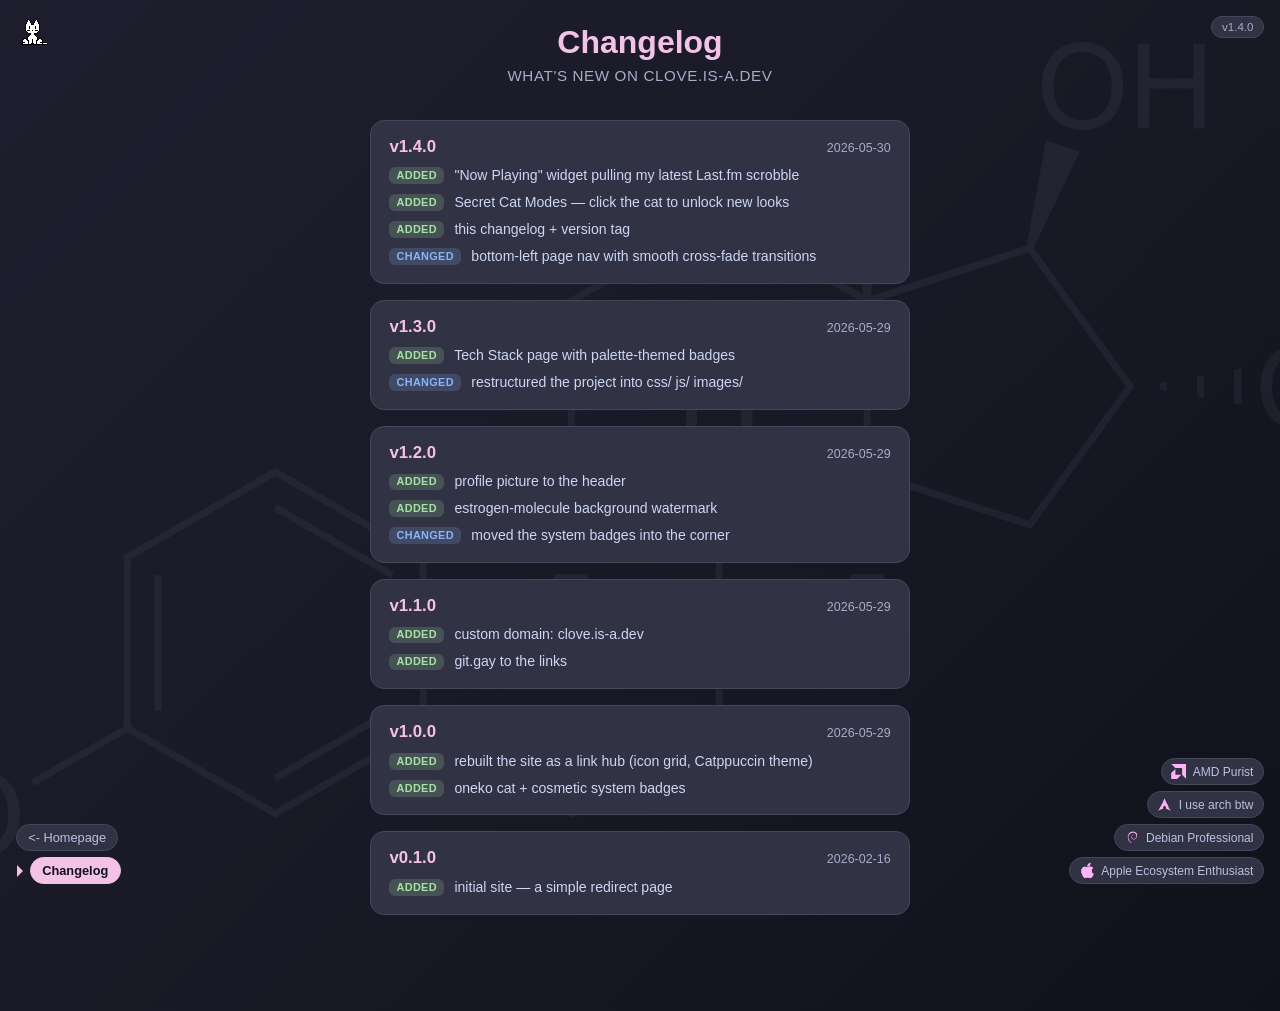
==== changelog/index.html @ 185383c6 "Add changelog, some extra cats and some other cool things" ====
<!DOCTYPE html>
<html lang="en">

<head>
    <meta charset="UTF-8">
    <meta name="viewport" content="width=device-width, initial-scale=1.0">
    <title>Clove Twilight - Changelog</title>
    <link rel="stylesheet" href="/css/style.css">
    <link rel="icon" type="image/svg+xml" href="/images/favicon.svg">

    <meta name="description" content="Changelog for clove.is-a.dev" />
    <meta name="author" content="doughmination" />
    <meta name="theme-color" content="#f5c2e7" />

    <meta property="og:site_name" content="clove.is-a.dev" />
    <meta property="og:title" content="Clove Twilight - Changelog" />
    <meta property="og:description" content="Update history for the site" />
    <meta property="og:type" content="website" />
</head>

<body>
    <header class="nav">
        <nav class="nav-links">
            <a class="nav-link" data-href="/"><- Homepage</a>
            <a class="nav-link selected" data-href="/changelog">Changelog</a>
        </nav>
    </header>

    <a class="now-playing" id="now-playing" target="_blank" rel="noopener" hidden>
        <img class="np-art" alt="" referrerpolicy="no-referrer">
        <span class="np-bars" aria-hidden="true"><i></i><i></i><i></i><i></i></span>
        <span class="np-text">
            <span class="np-label">Now playing</span>
            <span class="np-track"></span>
            <span class="np-artist"></span>
        </span>
    </a>

    <a class="version-tag" data-href="/changelog" title="Changelog">v1.4.0</a>

    <main class="hub">
        <header class="hub-header">
            <h1>Changelog</h1>
            <p class="tagline">What's new on clove.is-a.dev</p>
        </header>

        <section class="changelog" aria-label="Update history">
            <article class="release">
                <header class="release-head">
                    <span class="release-version">v1.4.0</span>
                    <time class="release-date">2026-05-30</time>
                </header>
                <ul class="release-notes">
                    <li><span class="tag tag-add">Added</span> "Now Playing" widget pulling my latest Last.fm scrobble</li>
                    <li><span class="tag tag-add">Added</span> Secret Cat Modes — click the cat to unlock new looks</li>
                    <li><span class="tag tag-add">Added</span> this changelog + version tag</li>
                    <li><span class="tag tag-change">Changed</span> bottom-left page nav with smooth cross-fade transitions</li>
                </ul>
            </article>

            <article class="release">
                <header class="release-head">
                    <span class="release-version">v1.3.0</span>
                    <time class="release-date">2026-05-29</time>
                </header>
                <ul class="release-notes">
                    <li><span class="tag tag-add">Added</span> Tech Stack page with palette-themed badges</li>
                    <li><span class="tag tag-change">Changed</span> restructured the project into css/ js/ images/</li>
                </ul>
            </article>

            <article class="release">
                <header class="release-head">
                    <span class="release-version">v1.2.0</span>
                    <time class="release-date">2026-05-29</time>
                </header>
                <ul class="release-notes">
                    <li><span class="tag tag-add">Added</span> profile picture to the header</li>
                    <li><span class="tag tag-add">Added</span> estrogen-molecule background watermark</li>
                    <li><span class="tag tag-change">Changed</span> moved the system badges into the corner</li>
                </ul>
            </article>

            <article class="release">
                <header class="release-head">
                    <span class="release-version">v1.1.0</span>
                    <time class="release-date">2026-05-29</time>
                </header>
                <ul class="release-notes">
                    <li><span class="tag tag-add">Added</span> custom domain: clove.is-a.dev</li>
                    <li><span class="tag tag-add">Added</span> git.gay to the links</li>
                </ul>
            </article>

            <article class="release">
                <header class="release-head">
                    <span class="release-version">v1.0.0</span>
                    <time class="release-date">2026-05-29</time>
                </header>
                <ul class="release-notes">
                    <li><span class="tag tag-add">Added</span> rebuilt the site as a link hub (icon grid, Catppuccin theme)</li>
                    <li><span class="tag tag-add">Added</span> oneko cat + cosmetic system badges</li>
                </ul>
            </article>

            <article class="release">
                <header class="release-head">
                    <span class="release-version">v0.1.0</span>
                    <time class="release-date">2026-02-16</time>
                </header>
                <ul class="release-notes">
                    <li><span class="tag tag-add">Added</span> initial site — a simple redirect page</li>
                </ul>
            </article>
        </section>
    </main>

    <aside class="badges" aria-label="System badges">
        <span class="badge">
            <img class="badge-icon" src="/images/amd.svg" alt="">
            AMD Purist
        </span>
        <span class="badge">
            <img class="badge-icon" src="/images/arch.svg" alt="">
            I use arch btw
        </span>
        <span class="badge">
            <img class="badge-icon" src="/images/debian.svg" alt="">
            Debian Professional
        </span>
        <span class="badge">
            <img class="badge-icon" src="/images/apple.svg" alt="">
            Apple Ecosystem Enthusiast
        </span>
    </aside>

    <script src="/js/cat.js" data-cat="/images/oneko.gif"></script>
    <script src="/js/nav.js"></script>
    <script src="/js/now-playing.js"></script>
    <script src="/js/cat-modes.js"></script>
</body>

</html>
---- css/style.css ----
/* Comic Code Import*/
@font-face {
  font-family: 'Comic Code';
  src: url('https://fonts.doughmination.co.uk/ComicCode-Regular_2022-05-24-151938_hsmz.woff2') format('woff2'),
    url('https://fonts.doughmination.co.uk/ComicCode-Regular_2022-05-24-151938_hsmz.woff') format('woff');
  font-weight: 400;
  font-style: normal;
}

@font-face {
  font-family: 'Comic Code';
  src: url('https://fonts.doughmination.co.uk/ComicCode-Italic_2022-05-24-151939_rdtu.woff2') format('woff2'),
    url('https://fonts.doughmination.co.uk/ComicCode-Italic_2022-05-24-151939_rdtu.woff') format('woff');
  font-weight: 400;
  font-style: italic;
}

@font-face {
  font-family: 'Comic Code';
  src: url('https://fonts.doughmination.co.uk/ComicCode-Medium_2022-05-24-151941_ugqm.woff2') format('woff2'),
    url('https://fonts.doughmination.co.uk/ComicCode-Medium_2022-05-24-151941_ugqm.woff') format('woff');
  font-weight: 500;
  font-style: normal;
}

@font-face {
  font-family: 'Comic Code';
  src: url('https://fonts.doughmination.co.uk/ComicCode-Bold_2022-05-24-152309_zqkm.woff2') format('woff2'),
    url('https://fonts.doughmination.co.uk/ComicCode-Bold_2022-05-24-152309_zqkm.woff') format('woff');
  font-weight: 700;
  font-style: normal;
}

:root {
  /* https://catppuccin.com/palette/ */
  /* Catppuccin Mocha */
  /* accents */
  --rosewater: #f5e0dc;
  --flamingo: #f2cdcd;
  --pink: #f5c2e7;
  --mauve: #cba6f7;
  --red: #f38ba8;
  --maroon: #eba0ac;
  --peach: #fab387;
  --yellow: #f9e2af;
  --green: #a6e3a1;
  --teal: #94e2d5;
  --sky: #89dceb;
  --saphire: #74c7ec;
  --blue: #89b4fa;
  /* a lovely new blue passport */
  --lavender: #b4befe;
  /* Text */
  --text: #cdd6f4;
  --subtext-0: #a6adc8;
  --subtext-1: #bac2de;
  --overlay-0: #6c7086;
  --overlay-1: #7f849c;
  --overlay-2: #9399b2;
  --surface-0: #313244;
  --surface-1: #45475a;
  --surface-2: #585b70;
  /* Backgrounds */
  --base: #1e1e2e;
  --mantle: #181825;
  --crust: #11111b;
  /* Is this the crusty crab? */
}

* {
  box-sizing: border-box;
}

/* Smooth cross-fade between pages (Link Center <-> Tech Stack) */
@view-transition {
  navigation: auto;
}

::view-transition-old(root),
::view-transition-new(root) {
  animation-duration: 0.35s;
  animation-timing-function: ease;
}

@media (prefers-reduced-motion: reduce) {
  ::view-transition-old(root),
  ::view-transition-new(root) {
    animation: none;
  }
}

html,
body {
  height: 100%;
  overflow: hidden;
}

body {
  font-family: 'Comic Code', sans-serif;
  display: flex;
  justify-content: center;
  align-items: center;
  height: 100vh;
  height: 100dvh;
  margin: 0;
  padding: 1.5rem 1rem;
  background: linear-gradient(135deg, var(--base) 0%, var(--mantle) 60%, var(--crust) 100%);
  color: var(--text);
}

/* Estrogen watermark blended into the background */
body::before {
  content: "";
  position: fixed;
  inset: 0;
  background: url(/images/estrogen.svg) center / cover no-repeat;
  filter: invert(86%) sepia(8%) saturate(900%) hue-rotate(190deg) brightness(105%);
  opacity: 0.05;
  pointer-events: none;
  z-index: 0;
}

.hub {
  position: relative;
  z-index: 1;
  width: 100%;
  max-width: 460px;
}

.pfp {
  width: 96px;
  height: 96px;
  border-radius: 50%;
  object-fit: cover;
  border: 3px solid var(--yellow);
  box-shadow: 0 4px 18px rgba(245, 194, 231, 0.25);
  margin-bottom: 0.75rem;
}

.hub-header {
  text-align: center;
  margin-bottom: 2.25rem;
}

.hub-header h1 {
  margin: 0;
  font-size: 2rem;
  font-weight: 700;
  color: var(--pink);
}

.tagline {
  margin: 0.35rem 0 0;
  color: var(--subtext-0);
  font-size: 0.95rem;
  letter-spacing: 0.04em;
  text-transform: uppercase;
}

.pronouns {
  margin: 0.35rem 0 0;
  color: var(--mauve);
  font-size: 0.95rem;
  letter-spacing: 0.04em;
  text-transform: lowercase;
}

.links {
  display: grid;
  grid-template-columns: repeat(auto-fit, 72px);
  gap: 0.9rem;
  justify-content: center;
}

.link-card {
  position: relative;
  display: flex;
  align-items: center;
  justify-content: center;
  width: 72px;
  height: 72px;
  border-radius: 16px;
  background: var(--surface-0);
  border: 1px solid var(--surface-1);
  color: var(--text);
  text-decoration: none;
  transition: transform 0.15s ease, border-color 0.15s ease,
    background 0.15s ease, box-shadow 0.15s ease;
}

.link-card:hover {
  transform: translateY(-3px);
  background: var(--surface-1);
  border-color: var(--pink);
  box-shadow: 0 6px 20px rgba(245, 194, 231, 0.22);
}

.icon {
  width: 30px;
  height: 30px;
  flex-shrink: 0;
  filter: invert(86%) sepia(8%) saturate(900%) hue-rotate(190deg) brightness(105%);
  transition: filter 0.15s ease;
}

.link-card:hover .icon {
  filter: invert(78%) sepia(36%) saturate(640%) hue-rotate(280deg) brightness(105%);
}

/* git.gay: white by default, true pride colors on hover */
.icon.raw {
  filter: brightness(0) invert(1);
}

.link-card:hover .icon.raw {
  filter: none;
}

/* Details revealed on hover as a tooltip */
.link-text {
  position: absolute;
  bottom: calc(100% + 10px);
  left: 50%;
  transform: translateX(-50%) translateY(4px);
  display: flex;
  flex-direction: column;
  align-items: center;
  gap: 0.1rem;
  padding: 0.5rem 0.75rem;
  border-radius: 10px;
  background: var(--crust);
  border: 1px solid var(--pink);
  box-shadow: 0 6px 18px rgba(17, 17, 27, 0.55);
  white-space: nowrap;
  line-height: 1.3;
  opacity: 0;
  pointer-events: none;
  transition: opacity 0.15s ease, transform 0.15s ease;
  z-index: 10;
}

/* Tooltip arrow */
.link-text::after {
  content: "";
  position: absolute;
  top: 100%;
  left: 50%;
  transform: translateX(-50%);
  border: 6px solid transparent;
  border-top-color: var(--pink);
}

.link-card:hover .link-text,
.link-card:focus-visible .link-text {
  opacity: 1;
  transform: translateX(-50%) translateY(0);
}

.link-title {
  font-weight: 500;
  font-size: 0.95rem;
  color: var(--text);
}

.link-sub {
  font-size: 0.78rem;
  color: var(--subtext-0);
}

.link-card.arch .link-title {
  color: var(--pink);
}

/* "Now playing" widget, pinned top-left */
.now-playing {
  position: fixed;
  top: 1rem;
  left: 1rem;
  z-index: 6;
  display: flex;
  align-items: center;
  gap: 0.55rem;
  max-width: 240px;
  padding: 0.4rem 0.7rem 0.4rem 0.4rem;
  border-radius: 999px;
  background: var(--surface-0);
  border: 1px solid var(--surface-1);
  color: var(--text);
  text-decoration: none;
  transition: transform 0.15s ease, border-color 0.15s ease;
}

.now-playing[hidden] {
  display: none;
}

.now-playing:hover {
  transform: translateY(2px);
  border-color: var(--pink);
}

.np-art {
  width: 34px;
  height: 34px;
  border-radius: 50%;
  object-fit: cover;
  flex-shrink: 0;
}

/* Equalizer bars (only animate while live) */
.np-bars {
  display: none;
  align-items: flex-end;
  gap: 2px;
  height: 16px;
  flex-shrink: 0;
}

.now-playing.is-live .np-bars {
  display: flex;
}

.np-bars i {
  width: 3px;
  height: 100%;
  border-radius: 2px;
  background: var(--pink);
  transform-origin: bottom;
  animation: np-eq 0.9s ease-in-out infinite;
}

.np-bars i:nth-child(2) { animation-delay: 0.15s; }
.np-bars i:nth-child(3) { animation-delay: 0.3s; }
.np-bars i:nth-child(4) { animation-delay: 0.45s; }

@keyframes np-eq {
  0%, 100% { transform: scaleY(0.3); }
  50% { transform: scaleY(1); }
}

@media (prefers-reduced-motion: reduce) {
  .np-bars i { animation: none; transform: scaleY(0.6); }
}

.np-text {
  display: flex;
  flex-direction: column;
  min-width: 0;
  line-height: 1.25;
}

.np-label {
  font-size: 0.6rem;
  text-transform: uppercase;
  letter-spacing: 0.05em;
  color: var(--pink);
}

.np-track {
  font-size: 0.8rem;
  font-weight: 500;
  white-space: nowrap;
  overflow: hidden;
  text-overflow: ellipsis;
}

.np-artist {
  font-size: 0.72rem;
  color: var(--subtext-0);
  white-space: nowrap;
  overflow: hidden;
  text-overflow: ellipsis;
}

/* Page nav, pinned bottom-left, selected item with a pointer triangle */
.nav {
  position: fixed;
  left: 1rem;
  bottom: 1rem;
  z-index: 6;
}

.nav-links {
  display: flex;
  flex-direction: column;
  align-items: flex-start;
  gap: 0.4rem;
}

.nav-link {
  position: relative;
  display: inline-flex;
  align-items: center;
  padding: 0.3rem 0.7rem;
  border-radius: 999px;
  background: var(--surface-0);
  border: 1px solid var(--surface-1);
  color: var(--subtext-1);
  font-size: 0.8rem;
  text-decoration: none;
  transition: transform 0.15s ease, border-color 0.15s ease,
    background 0.15s ease, color 0.15s ease;
}

.nav-link:hover {
  border-color: var(--pink);
  color: var(--text);
  transform: translateX(2px);
}

.nav-link.selected {
  background: var(--pink);
  border-color: var(--pink);
  color: var(--crust);
  font-weight: 700;
  margin-left: 14px;
}

/* Rotated triangle pointing at the selected item */
.nav-link.selected::before {
  content: "";
  position: absolute;
  left: -14px;
  top: 50%;
  transform: translateY(-50%);
  border: 6px solid transparent;
  border-left-color: var(--pink);
}

/* Cosmetic system badges, pinned bottom-right */
.badges {
  position: fixed;
  right: 1rem;
  bottom: 1rem;
  display: flex;
  flex-direction: column;
  align-items: flex-end;
  gap: 0.4rem;
  pointer-events: none;
  z-index: 5;
}

.badge {
  display: inline-flex;
  align-items: center;
  gap: 0.4rem;
  padding: 0.3rem 0.6rem;
  border-radius: 999px;
  background: var(--surface-0);
  border: 1px solid var(--surface-1);
  color: var(--subtext-1);
  font-size: 0.75rem;
  white-space: nowrap;
}

.badge-icon {
  width: 15px;
  height: 15px;
  filter: invert(78%) sepia(36%) saturate(640%) hue-rotate(280deg) brightness(105%);
}

/* Shrink to fit narrow / short screens so the hub never scrolls */
@media (max-width: 420px),
(max-height: 640px) {
  .hub-header {
    margin-bottom: 1.25rem;
  }

  .hub-header h1 {
    font-size: 1.6rem;
  }

  .pfp {
    width: 72px;
    height: 72px;
    margin-bottom: 0.5rem;
  }

  .links {
    grid-template-columns: repeat(auto-fit, 60px);
    gap: 0.6rem;
  }

  .link-card {
    width: 60px;
    height: 60px;
    border-radius: 13px;
  }

  .icon {
    width: 26px;
    height: 26px;
  }
}
/* ===== Tech stack page ===== */
/* Let only the tech-stack page scroll; link hub stays locked */
html:has(.tech-stack),
body:has(.tech-stack) {
  height: auto;
  min-height: 100dvh;
  overflow-y: auto;
}

body:has(.tech-stack) {
  align-items: flex-start;
}

body:has(.tech-stack) .hub {
  max-width: 860px;
}

.tech-stack {
  display: flex;
  flex-wrap: wrap;
  justify-content: center;
  gap: 0.5rem;
  margin: 0 auto;
  padding-bottom: 4.5rem;
}

.tech-badge {
  height: 28px;
  border-radius: 5px;
  transition: transform 0.15s ease, box-shadow 0.15s ease;
}

.tech-badge:hover {
  transform: translateY(-2px) scale(1.04);
  box-shadow: 0 4px 12px rgba(245, 194, 231, 0.25);
}

/* ===== Secret Cat Modes toast ===== */
.cat-toast {
  position: fixed;
  left: 50%;
  bottom: 4.5rem;
  transform: translateX(-50%) translateY(8px);
  z-index: 2147483647;
  padding: 0.4rem 0.9rem;
  border-radius: 999px;
  background: var(--crust);
  border: 1px solid var(--pink);
  color: var(--text);
  font-size: 0.8rem;
  white-space: nowrap;
  opacity: 0;
  pointer-events: none;
  transition: opacity 0.2s ease, transform 0.2s ease;
}

.cat-toast.show {
  opacity: 1;
  transform: translateX(-50%) translateY(0);
}

/* ===== Version tag (top-right) ===== */
.version-tag {
  position: fixed;
  top: 1rem;
  right: 1rem;
  z-index: 6;
  padding: 0.25rem 0.6rem;
  border-radius: 999px;
  background: var(--surface-0);
  border: 1px solid var(--surface-1);
  color: var(--subtext-0);
  font-size: 0.72rem;
  text-decoration: none;
  cursor: pointer;
  transition: color 0.15s ease, border-color 0.15s ease;
}

.version-tag:hover {
  color: var(--pink);
  border-color: var(--pink);
}

/* ===== Changelog page ===== */
html:has(.changelog),
body:has(.changelog) {
  height: auto;
  min-height: 100dvh;
  overflow-y: auto;
}

body:has(.changelog) {
  align-items: flex-start;
}

body:has(.changelog) .hub {
  max-width: 540px;
}

.changelog {
  display: flex;
  flex-direction: column;
  gap: 1rem;
  padding-bottom: 4.5rem;
}

.release {
  background: var(--surface-0);
  border: 1px solid var(--surface-1);
  border-radius: 14px;
  padding: 1rem 1.15rem;
}

.release-head {
  display: flex;
  align-items: baseline;
  justify-content: space-between;
  gap: 0.5rem;
  margin-bottom: 0.6rem;
}

.release-version {
  font-weight: 700;
  font-size: 1.05rem;
  color: var(--pink);
}

.release-date {
  font-size: 0.78rem;
  color: var(--subtext-0);
}

.release-notes {
  list-style: none;
  margin: 0;
  padding: 0;
  display: flex;
  flex-direction: column;
  gap: 0.45rem;
}

.release-notes li {
  font-size: 0.88rem;
  line-height: 1.4;
  color: var(--text);
}

.tag {
  display: inline-block;
  margin-right: 0.4rem;
  padding: 0.05rem 0.45rem;
  border-radius: 6px;
  font-size: 0.68rem;
  font-weight: 700;
  text-transform: uppercase;
  letter-spacing: 0.03em;
  vertical-align: 1px;
}

.tag-add {
  background: rgba(166, 227, 161, 0.18);
  color: var(--green);
}

.tag-change {
  background: rgba(137, 180, 250, 0.18);
  color: var(--blue);
}

/* ===== Cat picker modal ===== */
.cat-picker {
  position: fixed;
  inset: 0;
  z-index: 2147483646;
  display: flex;
  align-items: center;
  justify-content: center;
  padding: 1rem;
  background: rgba(17, 17, 27, 0.65);
  backdrop-filter: blur(2px);
}

.cat-picker[hidden] { display: none; }

.cat-picker-panel {
  width: min(94vw, 430px);
  max-height: 82vh;
  overflow-y: auto;
  background: var(--base);
  border: 1px solid var(--surface-1);
  border-radius: 16px;
  padding: 1rem;
  box-shadow: 0 16px 48px rgba(0, 0, 0, 0.55);
}

.cat-picker-head {
  display: flex;
  align-items: center;
  justify-content: space-between;
  margin-bottom: 0.85rem;
  font-weight: 700;
  color: var(--pink);
}

.cat-picker-close {
  background: none;
  border: none;
  color: var(--subtext-0);
  font-size: 1.35rem;
  line-height: 1;
  cursor: pointer;
  padding: 0 0.25rem;
}

.cat-picker-close:hover { color: var(--text); }

.cat-grid {
  display: grid;
  grid-template-columns: repeat(3, 1fr);
  gap: 0.6rem;
}

.cat-option {
  display: flex;
  flex-direction: column;
  align-items: center;
  gap: 0.3rem;
  padding: 0.75rem 0.4rem 0.6rem;
  border-radius: 12px;
  background: var(--surface-0);
  border: 1px solid var(--surface-1);
  color: var(--text);
  font-family: inherit;
  font-size: 0.74rem;
  text-align: center;
  cursor: pointer;
  transition: transform 0.15s ease, border-color 0.15s ease;
}

.cat-option:hover:not(.locked) {
  transform: translateY(-2px);
  border-color: var(--pink);
}

.cat-option.current {
  border-color: var(--pink);
  box-shadow: inset 0 0 0 1px var(--pink);
}

.cat-option.locked { cursor: default; opacity: 0.75; }

.cat-preview {
  width: 32px;
  height: 32px;
  margin: 6px 0 10px;
  background-repeat: no-repeat;
  image-rendering: pixelated;
  transform: scale(1.6);
  transform-origin: center;
}

.cat-name { font-weight: 500; }

.cat-lock {
  font-size: 0.62rem;
  color: var(--subtext-0);
}

.cat-hint {
  margin: 0.85rem 0 0;
  font-size: 0.68rem;
  color: var(--subtext-0);
  text-align: center;
}

@media (max-width: 420px) {
  .cat-grid { grid-template-columns: repeat(2, 1fr); }
}
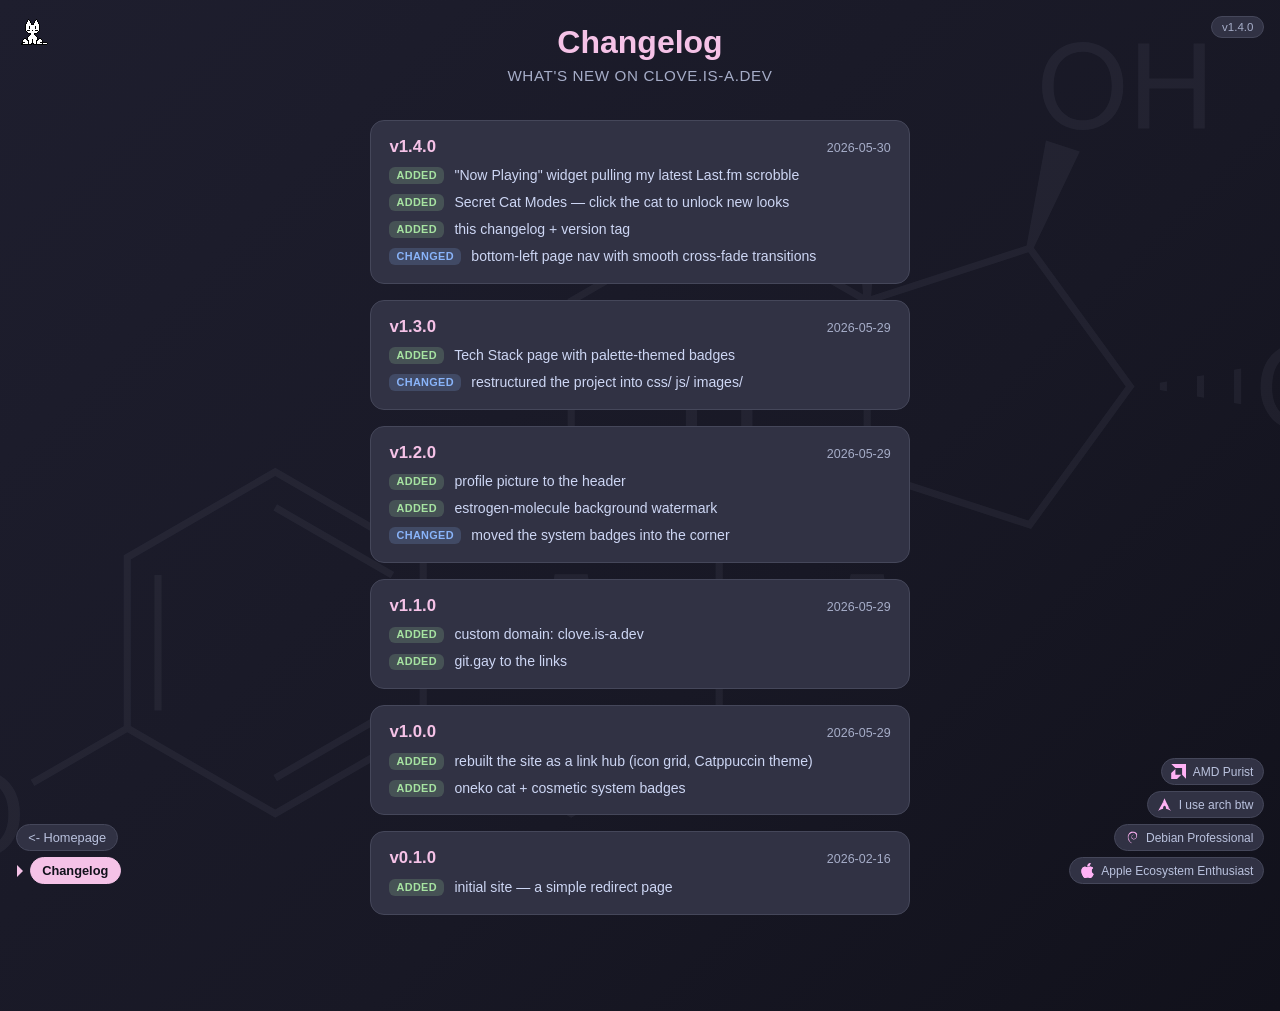
==== commit adc58222: "image fixes" ====
--- a/changelog/index.html
+++ b/changelog/index.html
@@ -8,14 +8,35 @@
     <link rel="stylesheet" href="/css/style.css">
     <link rel="icon" type="image/svg+xml" href="/images/favicon.svg">
 
+    <!-- SEO Meta Tags -->
     <meta name="description" content="Changelog for clove.is-a.dev" />
+    <meta name="keywords" content="Clove Twilight, Portfolio, Personal, Developer" />
     <meta name="author" content="doughmination" />
+    <meta name="robots" content="index, follow, max-image-preview:large, max-snippet:-1, max-video-preview:-1" />
+
+    <!-- Canonical URL -->
+    <link rel="canonical" href="https://clove.is-a.dev/changelog" />
+
+    <!-- Alternate for mobile -->
+    <link rel="alternate" media="only screen and (max-width: 640px)" href="https://clove.is-a.dev/changelog" />
+
+    <!-- Theme Color -->
     <meta name="theme-color" content="#f5c2e7" />
 
+    <!-- Open Graph / Discord / Facebook -->
+    <meta property="og:image" content="https://clove.is-a.dev/images/favicon.png" />
     <meta property="og:site_name" content="clove.is-a.dev" />
-    <meta property="og:title" content="Clove Twilight - Changelog" />
-    <meta property="og:description" content="Update history for the site" />
+    <meta property="og:title" content="Clove Twilight" />
+    <meta property="og:description" content="Changelog for Clove Twilight" />
     <meta property="og:type" content="website" />
+    <meta property="og:url" content="https://clove.is-a.dev/changelog" />
+    <meta property="og:locale" content="en_GB" />
+
+    <!-- Twitter Card -->
+    <meta name="twitter:image" content="https://clove.is-a.dev/images/favicon.png" />
+    <meta name="twitter:card" content="summary_large_image" />
+    <meta name="twitter:title" content="Clove Twilight" />
+    <meta name="twitter:description" content="Changelog for Clove Twilight" />
 </head>
 
 <body>
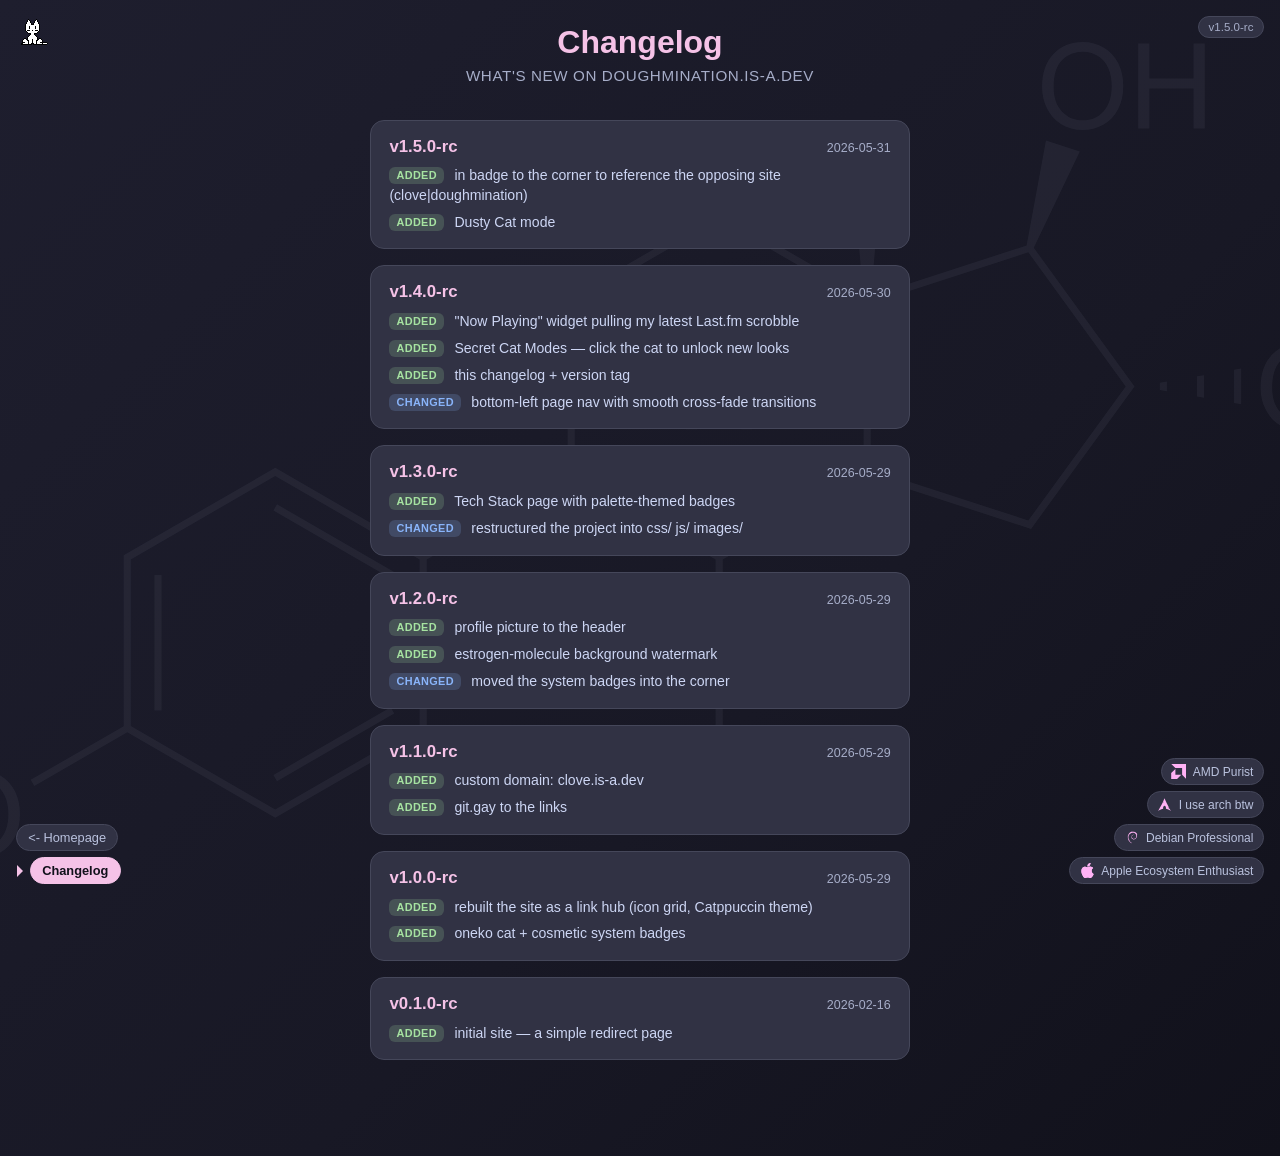
==== commit f68c49c1: "1.5.0-rc" ====
--- a/changelog/index.html
+++ b/changelog/index.html
@@ -26,7 +26,7 @@
     <!-- Open Graph / Discord / Facebook -->
     <meta property="og:image" content="https://clove.is-a.dev/images/favicon.png" />
     <meta property="og:site_name" content="clove.is-a.dev" />
-    <meta property="og:title" content="Clove Twilight" />
+    <meta property="og:title" content="Clove Twilight | Changelog" />
     <meta property="og:description" content="Changelog for Clove Twilight" />
     <meta property="og:type" content="website" />
     <meta property="og:url" content="https://clove.is-a.dev/changelog" />
@@ -34,8 +34,8 @@
 
     <!-- Twitter Card -->
     <meta name="twitter:image" content="https://clove.is-a.dev/images/favicon.png" />
-    <meta name="twitter:card" content="summary_large_image" />
-    <meta name="twitter:title" content="Clove Twilight" />
+    <meta name="twitter:card" content="summary" />
+    <meta name="twitter:title" content="Clove Twilight | Changelog" />
     <meta name="twitter:description" content="Changelog for Clove Twilight" />
 </head>
 
@@ -43,7 +43,7 @@
     <header class="nav">
         <nav class="nav-links">
             <a class="nav-link" data-href="/"><- Homepage</a>
-            <a class="nav-link selected" data-href="/changelog">Changelog</a>
+                    <a class="nav-link selected" data-href="/changelog">Changelog</a>
         </nav>
     </header>
 
@@ -57,31 +57,44 @@
         </span>
     </a>
 
-    <a class="version-tag" data-href="/changelog" title="Changelog">v1.4.0</a>
+    <a class="version-tag" data-href="/changelog" title="Changelog">v1.5.0-rc</a>
 
     <main class="hub">
         <header class="hub-header">
             <h1>Changelog</h1>
-            <p class="tagline">What's new on clove.is-a.dev</p>
+            <p class="tagline">What's new on doughmination.is-a.dev</p>
         </header>
 
         <section class="changelog" aria-label="Update history">
             <article class="release">
                 <header class="release-head">
-                    <span class="release-version">v1.4.0</span>
-                    <time class="release-date">2026-05-30</time>
+                    <span class="release-version">v1.5.0-rc</span>
+                    <time class="release-date">2026-05-31</time>
                 </header>
                 <ul class="release-notes">
-                    <li><span class="tag tag-add">Added</span> "Now Playing" widget pulling my latest Last.fm scrobble</li>
-                    <li><span class="tag tag-add">Added</span> Secret Cat Modes — click the cat to unlock new looks</li>
-                    <li><span class="tag tag-add">Added</span> this changelog + version tag</li>
-                    <li><span class="tag tag-change">Changed</span> bottom-left page nav with smooth cross-fade transitions</li>
+                    <li><span class="tag tag-add">Added</span> in badge to the corner to reference the opposing site (clove|doughmination)</li>
+                    <li><span class="tag tag-add">Added</span> Dusty Cat mode</li>
                 </ul>
             </article>
 
             <article class="release">
                 <header class="release-head">
-                    <span class="release-version">v1.3.0</span>
+                    <span class="release-version">v1.4.0-rc</span>
+                    <time class="release-date">2026-05-30</time>
+                </header>
+                <ul class="release-notes">
+                    <li><span class="tag tag-add">Added</span> "Now Playing" widget pulling my latest Last.fm scrobble
+                    </li>
+                    <li><span class="tag tag-add">Added</span> Secret Cat Modes — click the cat to unlock new looks</li>
+                    <li><span class="tag tag-add">Added</span> this changelog + version tag</li>
+                    <li><span class="tag tag-change">Changed</span> bottom-left page nav with smooth cross-fade
+                        transitions</li>
+                </ul>
+            </article>
+
+            <article class="release">
+                <header class="release-head">
+                    <span class="release-version">v1.3.0-rc</span>
                     <time class="release-date">2026-05-29</time>
                 </header>
                 <ul class="release-notes">
@@ -92,7 +105,7 @@
 
             <article class="release">
                 <header class="release-head">
-                    <span class="release-version">v1.2.0</span>
+                    <span class="release-version">v1.2.0-rc</span>
                     <time class="release-date">2026-05-29</time>
                 </header>
                 <ul class="release-notes">
@@ -104,7 +117,7 @@
 
             <article class="release">
                 <header class="release-head">
-                    <span class="release-version">v1.1.0</span>
+                    <span class="release-version">v1.1.0-rc</span>
                     <time class="release-date">2026-05-29</time>
                 </header>
                 <ul class="release-notes">
@@ -115,18 +128,19 @@
 
             <article class="release">
                 <header class="release-head">
-                    <span class="release-version">v1.0.0</span>
+                    <span class="release-version">v1.0.0-rc</span>
                     <time class="release-date">2026-05-29</time>
                 </header>
                 <ul class="release-notes">
-                    <li><span class="tag tag-add">Added</span> rebuilt the site as a link hub (icon grid, Catppuccin theme)</li>
+                    <li><span class="tag tag-add">Added</span> rebuilt the site as a link hub (icon grid, Catppuccin
+                        theme)</li>
                     <li><span class="tag tag-add">Added</span> oneko cat + cosmetic system badges</li>
                 </ul>
             </article>
 
             <article class="release">
                 <header class="release-head">
-                    <span class="release-version">v0.1.0</span>
+                    <span class="release-version">v0.1.0-rc</span>
                     <time class="release-date">2026-02-16</time>
                 </header>
                 <ul class="release-notes">
@@ -161,4 +175,4 @@
     <script src="/js/cat-modes.js"></script>
 </body>
 
-</html>
+</html>
--- a/css/style.css
+++ b/css/style.css
@@ -83,6 +83,7 @@
 }
 
 @media (prefers-reduced-motion: reduce) {
+
   ::view-transition-old(root),
   ::view-transition-new(root) {
     animation: none;
@@ -199,20 +200,11 @@
   width: 30px;
   height: 30px;
   flex-shrink: 0;
-  filter: invert(86%) sepia(8%) saturate(900%) hue-rotate(190deg) brightness(105%);
+  filter: brightness(0) invert(1);
   transition: filter 0.15s ease;
 }
 
 .link-card:hover .icon {
-  filter: invert(78%) sepia(36%) saturate(640%) hue-rotate(280deg) brightness(105%);
-}
-
-/* git.gay: white by default, true pride colors on hover */
-.icon.raw {
-  filter: brightness(0) invert(1);
-}
-
-.link-card:hover .icon.raw {
   filter: none;
 }
 
@@ -329,17 +321,35 @@
   animation: np-eq 0.9s ease-in-out infinite;
 }
 
-.np-bars i:nth-child(2) { animation-delay: 0.15s; }
-.np-bars i:nth-child(3) { animation-delay: 0.3s; }
-.np-bars i:nth-child(4) { animation-delay: 0.45s; }
+.np-bars i:nth-child(2) {
+  animation-delay: 0.15s;
+}
+
+.np-bars i:nth-child(3) {
+  animation-delay: 0.3s;
+}
+
+.np-bars i:nth-child(4) {
+  animation-delay: 0.45s;
+}
 
 @keyframes np-eq {
-  0%, 100% { transform: scaleY(0.3); }
-  50% { transform: scaleY(1); }
+
+  0%,
+  100% {
+    transform: scaleY(0.3);
+  }
+
+  50% {
+    transform: scaleY(1);
+  }
 }
 
 @media (prefers-reduced-motion: reduce) {
-  .np-bars i { animation: none; transform: scaleY(0.6); }
+  .np-bars i {
+    animation: none;
+    transform: scaleY(0.6);
+  }
 }
 
 .np-text {
@@ -416,6 +426,17 @@
   margin-left: 14px;
 }
 
+.nav-link.is-a-dev {
+  background: var(--surface-1);
+  border-color: var(--surface-2);
+  color: var(--text);
+}
+
+.nav-link.is-a-dev:hover {
+  border-color: var(--saphire);
+  transform: translateX(2px);
+}
+
 /* Rotated triangle pointing at the selected item */
 .nav-link.selected::before {
   content: "";
@@ -492,6 +513,7 @@
     height: 26px;
   }
 }
+
 /* ===== Tech stack page ===== */
 /* Let only the tech-stack page scroll; link hub stays locked */
 html:has(.tech-stack),
@@ -674,7 +696,9 @@
   backdrop-filter: blur(2px);
 }
 
-.cat-picker[hidden] { display: none; }
+.cat-picker[hidden] {
+  display: none;
+}
 
 .cat-picker-panel {
   width: min(94vw, 430px);
@@ -706,7 +730,9 @@
   padding: 0 0.25rem;
 }
 
-.cat-picker-close:hover { color: var(--text); }
+.cat-picker-close:hover {
+  color: var(--text);
+}
 
 .cat-grid {
   display: grid;
@@ -741,7 +767,10 @@
   box-shadow: inset 0 0 0 1px var(--pink);
 }
 
-.cat-option.locked { cursor: default; opacity: 0.75; }
+.cat-option.locked {
+  cursor: default;
+  opacity: 0.75;
+}
 
 .cat-preview {
   width: 32px;
@@ -753,7 +782,9 @@
   transform-origin: center;
 }
 
-.cat-name { font-weight: 500; }
+.cat-name {
+  font-weight: 500;
+}
 
 .cat-lock {
   font-size: 0.62rem;
@@ -768,5 +799,7 @@
 }
 
 @media (max-width: 420px) {
-  .cat-grid { grid-template-columns: repeat(2, 1fr); }
-}
+  .cat-grid {
+    grid-template-columns: repeat(2, 1fr);
+  }
+}
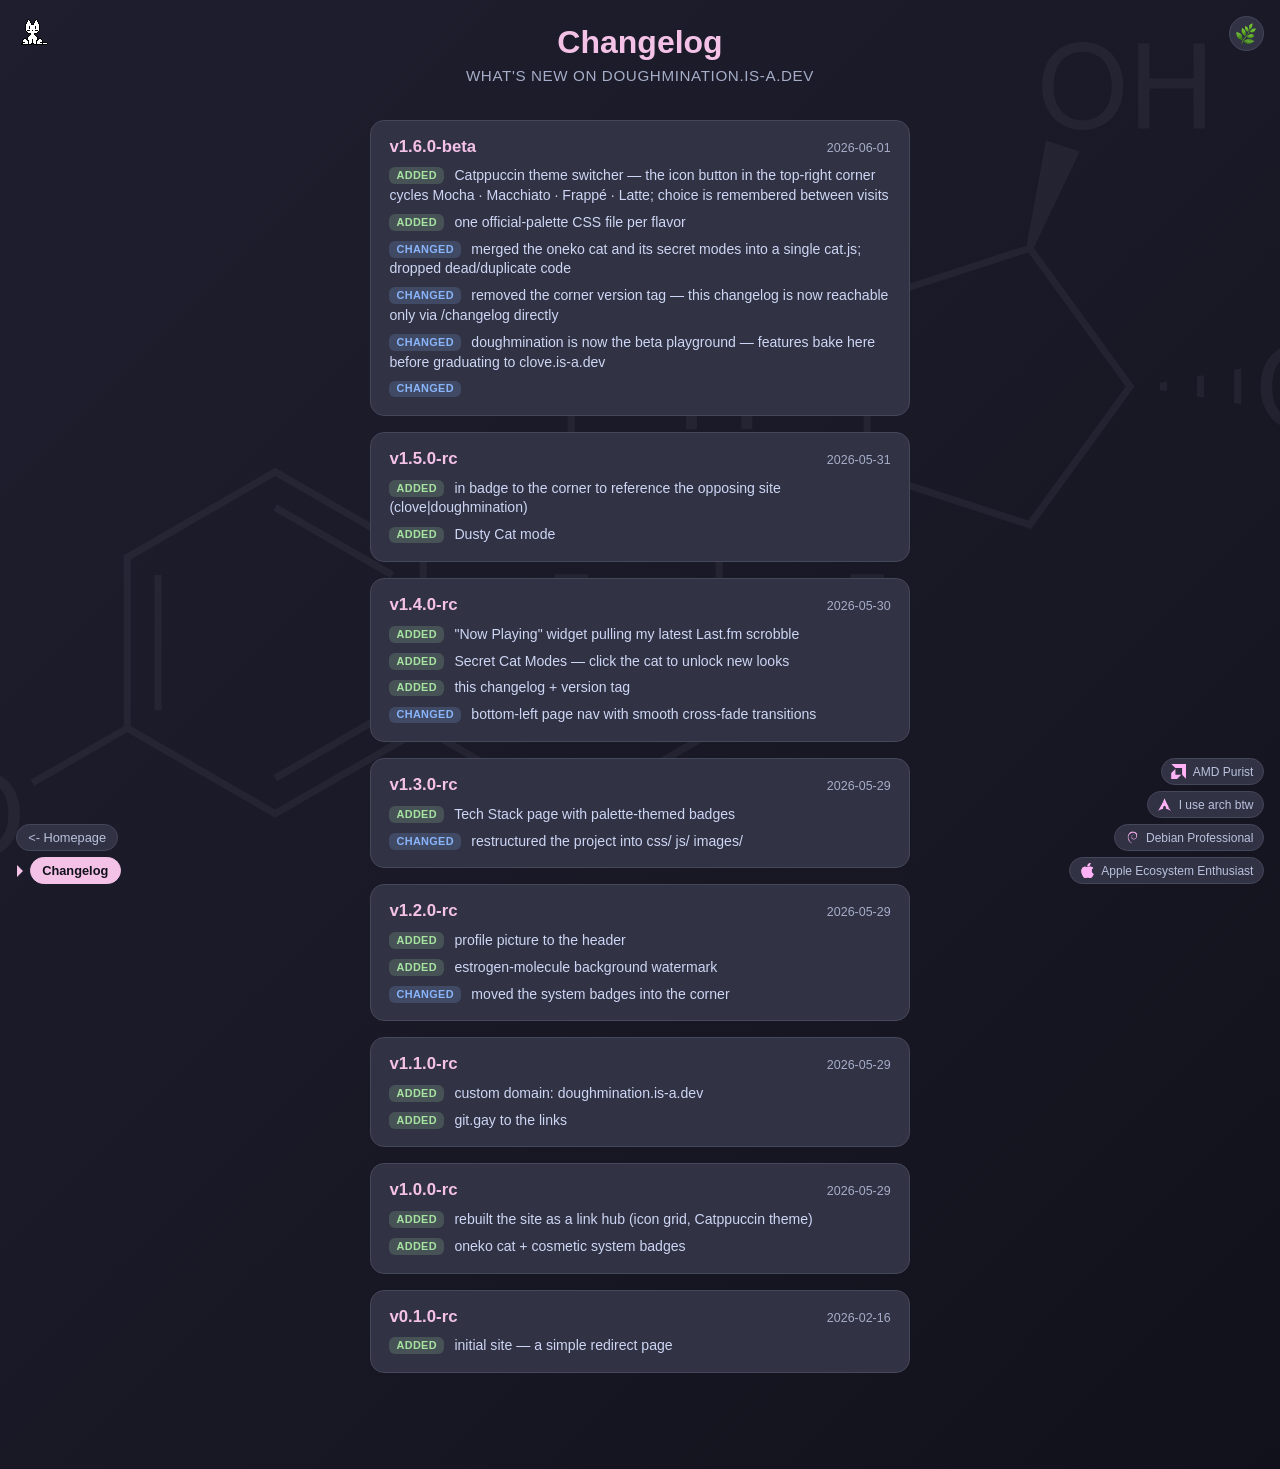
==== commit 76e31565: "beta 1.6" ====
--- a/changelog/index.html
+++ b/changelog/index.html
@@ -5,35 +5,40 @@
     <meta charset="UTF-8">
     <meta name="viewport" content="width=device-width, initial-scale=1.0">
     <title>Clove Twilight - Changelog</title>
-    <link rel="stylesheet" href="/css/style.css">
-    <link rel="icon" type="image/svg+xml" href="/images/favicon.svg">
+<link rel="stylesheet" href="/css/style.css">
+    <link rel="stylesheet" href="/css/themes/mocha.css">
+    <link rel="stylesheet" href="/css/themes/macchiato.css">
+    <link rel="stylesheet" href="/css/themes/frappe.css">
+    <link rel="stylesheet" href="/css/themes/latte.css">
+    <script>try{var f=localStorage.getItem('ctpFlavor');document.documentElement.setAttribute('data-flavor',['mocha','macchiato','frappe','latte'].indexOf(f)>=0?f:'mocha');}catch(e){document.documentElement.setAttribute('data-flavor','mocha');}</script>
+    <link rel="icon" type="image/svg+xml" href="/images/favicon/favicon.svg">
 
     <!-- SEO Meta Tags -->
-    <meta name="description" content="Changelog for clove.is-a.dev" />
+    <meta name="description" content="Changelog for doughmination.is-a.dev" />
     <meta name="keywords" content="Clove Twilight, Portfolio, Personal, Developer" />
     <meta name="author" content="doughmination" />
     <meta name="robots" content="index, follow, max-image-preview:large, max-snippet:-1, max-video-preview:-1" />
 
     <!-- Canonical URL -->
-    <link rel="canonical" href="https://clove.is-a.dev/changelog" />
+    <link rel="canonical" href="https://doughmination.is-a.dev/changelog" />
 
     <!-- Alternate for mobile -->
-    <link rel="alternate" media="only screen and (max-width: 640px)" href="https://clove.is-a.dev/changelog" />
+    <link rel="alternate" media="only screen and (max-width: 640px)" href="https://doughmination.is-a.dev/changelog" />
 
     <!-- Theme Color -->
     <meta name="theme-color" content="#f5c2e7" />
 
     <!-- Open Graph / Discord / Facebook -->
-    <meta property="og:image" content="https://clove.is-a.dev/images/favicon.png" />
-    <meta property="og:site_name" content="clove.is-a.dev" />
+    <meta property="og:image" content="https://doughmination.is-a.dev/images/favicon/favicon.png" />
+    <meta property="og:site_name" content="doughmination.is-a.dev" />
     <meta property="og:title" content="Clove Twilight | Changelog" />
     <meta property="og:description" content="Changelog for Clove Twilight" />
     <meta property="og:type" content="website" />
-    <meta property="og:url" content="https://clove.is-a.dev/changelog" />
+    <meta property="og:url" content="https://doughmination.is-a.dev/changelog" />
     <meta property="og:locale" content="en_GB" />
 
     <!-- Twitter Card -->
-    <meta name="twitter:image" content="https://clove.is-a.dev/images/favicon.png" />
+    <meta name="twitter:image" content="https://doughmination.is-a.dev/images/favicon/favicon.png" />
     <meta name="twitter:card" content="summary" />
     <meta name="twitter:title" content="Clove Twilight | Changelog" />
     <meta name="twitter:description" content="Changelog for Clove Twilight" />
@@ -57,8 +62,6 @@
         </span>
     </a>
 
-    <a class="version-tag" data-href="/changelog" title="Changelog">v1.5.0-rc</a>
-
     <main class="hub">
         <header class="hub-header">
             <h1>Changelog</h1>
@@ -68,11 +71,32 @@
         <section class="changelog" aria-label="Update history">
             <article class="release">
                 <header class="release-head">
+                    <span class="release-version">v1.6.0-beta</span>
+                    <time class="release-date">2026-06-01</time>
+                </header>
+                <ul class="release-notes">
+                    <li><span class="tag tag-add">Added</span> Catppuccin theme switcher — the icon button in the
+                        top-right corner cycles Mocha · Macchiato · Frappé · Latte; choice is remembered between
+                        visits</li>
+                    <li><span class="tag tag-add">Added</span> one official-palette CSS file per flavor</li>
+                    <li><span class="tag tag-change">Changed</span> merged the oneko cat and its secret modes into a
+                        single cat.js; dropped dead/duplicate code</li>
+                    <li><span class="tag tag-change">Changed</span> removed the corner version tag — this changelog is
+                        now reachable only via /changelog directly</li>
+                    <li><span class="tag tag-change">Changed</span> doughmination is now the beta playground — features
+                        bake here before graduating to clove.is-a.dev</li>
+                        <li><span class="tag tag-change">Changed</span> </li>
+                </ul>
+            </article>
+
+            <article class="release">
+                <header class="release-head">
                     <span class="release-version">v1.5.0-rc</span>
                     <time class="release-date">2026-05-31</time>
                 </header>
                 <ul class="release-notes">
-                    <li><span class="tag tag-add">Added</span> in badge to the corner to reference the opposing site (clove|doughmination)</li>
+                    <li><span class="tag tag-add">Added</span> in badge to the corner to reference the opposing site
+                        (clove|doughmination)</li>
                     <li><span class="tag tag-add">Added</span> Dusty Cat mode</li>
                 </ul>
             </article>
@@ -121,7 +145,7 @@
                     <time class="release-date">2026-05-29</time>
                 </header>
                 <ul class="release-notes">
-                    <li><span class="tag tag-add">Added</span> custom domain: clove.is-a.dev</li>
+                    <li><span class="tag tag-add">Added</span> custom domain: doughmination.is-a.dev</li>
                     <li><span class="tag tag-add">Added</span> git.gay to the links</li>
                 </ul>
             </article>
@@ -152,27 +176,27 @@
 
     <aside class="badges" aria-label="System badges">
         <span class="badge">
-            <img class="badge-icon" src="/images/amd.svg" alt="">
+            <img class="badge-icon" src="/images/misc/amd.svg" alt="">
             AMD Purist
         </span>
         <span class="badge">
-            <img class="badge-icon" src="/images/arch.svg" alt="">
+            <img class="badge-icon" src="/images/misc/arch.svg" alt="">
             I use arch btw
         </span>
         <span class="badge">
-            <img class="badge-icon" src="/images/debian.svg" alt="">
+            <img class="badge-icon" src="/images/misc/debian.svg" alt="">
             Debian Professional
         </span>
         <span class="badge">
-            <img class="badge-icon" src="/images/apple.svg" alt="">
+            <img class="badge-icon" src="/images/misc/apple.svg" alt="">
             Apple Ecosystem Enthusiast
         </span>
     </aside>
 
-    <script src="/js/cat.js" data-cat="/images/oneko.gif"></script>
+    <script src="/js/cat.js" data-cat="/images/misc/oneko.gif"></script>
     <script src="/js/nav.js"></script>
     <script src="/js/now-playing.js"></script>
-    <script src="/js/cat-modes.js"></script>
+    <script src="/js/flavors.js"></script>
 </body>
 
 </html>
--- a/css/style.css
+++ b/css/style.css
@@ -31,42 +31,6 @@
   font-style: normal;
 }
 
-:root {
-  /* https://catppuccin.com/palette/ */
-  /* Catppuccin Mocha */
-  /* accents */
-  --rosewater: #f5e0dc;
-  --flamingo: #f2cdcd;
-  --pink: #f5c2e7;
-  --mauve: #cba6f7;
-  --red: #f38ba8;
-  --maroon: #eba0ac;
-  --peach: #fab387;
-  --yellow: #f9e2af;
-  --green: #a6e3a1;
-  --teal: #94e2d5;
-  --sky: #89dceb;
-  --saphire: #74c7ec;
-  --blue: #89b4fa;
-  /* a lovely new blue passport */
-  --lavender: #b4befe;
-  /* Text */
-  --text: #cdd6f4;
-  --subtext-0: #a6adc8;
-  --subtext-1: #bac2de;
-  --overlay-0: #6c7086;
-  --overlay-1: #7f849c;
-  --overlay-2: #9399b2;
-  --surface-0: #313244;
-  --surface-1: #45475a;
-  --surface-2: #585b70;
-  /* Backgrounds */
-  --base: #1e1e2e;
-  --mantle: #181825;
-  --crust: #11111b;
-  /* Is this the crusty crab? */
-}
-
 * {
   box-sizing: border-box;
 }
@@ -114,7 +78,7 @@
   content: "";
   position: fixed;
   inset: 0;
-  background: url(/images/estrogen.svg) center / cover no-repeat;
+  background: url(/images/theme/estrogen.svg) center / cover no-repeat;
   filter: invert(86%) sepia(8%) saturate(900%) hue-rotate(190deg) brightness(105%);
   opacity: 0.05;
   pointer-events: none;
@@ -259,10 +223,6 @@
   color: var(--subtext-0);
 }
 
-.link-card.arch .link-title {
-  color: var(--pink);
-}
-
 /* "Now playing" widget, pinned top-left */
 .now-playing {
   position: fixed;
@@ -575,28 +535,6 @@
   transform: translateX(-50%) translateY(0);
 }
 
-/* ===== Version tag (top-right) ===== */
-.version-tag {
-  position: fixed;
-  top: 1rem;
-  right: 1rem;
-  z-index: 6;
-  padding: 0.25rem 0.6rem;
-  border-radius: 999px;
-  background: var(--surface-0);
-  border: 1px solid var(--surface-1);
-  color: var(--subtext-0);
-  font-size: 0.72rem;
-  text-decoration: none;
-  cursor: pointer;
-  transition: color 0.15s ease, border-color 0.15s ease;
-}
-
-.version-tag:hover {
-  color: var(--pink);
-  border-color: var(--pink);
-}
-
 /* ===== Changelog page ===== */
 html:has(.changelog),
 body:has(.changelog) {
@@ -786,11 +724,6 @@
   font-weight: 500;
 }
 
-.cat-lock {
-  font-size: 0.62rem;
-  color: var(--subtext-0);
-}
-
 .cat-hint {
   margin: 0.85rem 0 0;
   font-size: 0.68rem;
@@ -802,4 +735,37 @@
   .cat-grid {
     grid-template-columns: repeat(2, 1fr);
   }
-}+}
+
+/* ============================================================
+   Theme switcher — icon button, top-right corner
+   ============================================================ */
+.beta-bar {
+  position: fixed;
+  top: 1rem;
+  right: 1rem;
+  z-index: 7;
+}
+
+.beta-btn {
+  display: inline-flex;
+  align-items: center;
+  justify-content: center;
+  padding: 0.35rem;
+  border-radius: 999px;
+  background: var(--surface-0);
+  border: 1px solid var(--surface-1);
+  cursor: pointer;
+  transition: border-color 0.15s ease, transform 0.15s ease;
+}
+
+.beta-btn:hover {
+  border-color: var(--pink);
+  transform: translateY(2px);
+}
+
+.beta-icon {
+  width: 22px;
+  height: 22px;
+  display: block;
+}
--- a/css/themes/mocha.css
+++ b/css/themes/mocha.css
@@ -0,0 +1,37 @@
+/* Catppuccin Mocha — official palette
+   https://github.com/catppuccin/catppuccin (dark, default) */
+html[data-flavor="mocha"] {
+  color-scheme: dark;
+
+  /* accents */
+  --rosewater: #f5e0dc;
+  --flamingo: #f2cdcd;
+  --pink: #f5c2e7;
+  --mauve: #cba6f7;
+  --red: #f38ba8;
+  --maroon: #eba0ac;
+  --peach: #fab387;
+  --yellow: #f9e2af;
+  --green: #a6e3a1;
+  --teal: #94e2d5;
+  --sky: #89dceb;
+  --saphire: #74c7ec;
+  --blue: #89b4fa;
+  --lavender: #b4befe;
+
+  /* Text */
+  --text: #cdd6f4;
+  --subtext-0: #a6adc8;
+  --subtext-1: #bac2de;
+  --overlay-0: #6c7086;
+  --overlay-1: #7f849c;
+  --overlay-2: #9399b2;
+  --surface-0: #313244;
+  --surface-1: #45475a;
+  --surface-2: #585b70;
+  
+  /* Backgrounds */
+  --base: #1e1e2e;
+  --mantle: #181825;
+  --crust: #11111b;
+}
--- a/css/themes/macchiato.css
+++ b/css/themes/macchiato.css
@@ -0,0 +1,37 @@
+/* Catppuccin Macchiato — official palette
+   https://github.com/catppuccin/catppuccin (dark) */
+html[data-flavor="macchiato"] {
+  color-scheme: dark;
+
+  /* accents */
+  --rosewater: #f4dbd6;
+  --flamingo:  #f0c6c6;
+  --pink:      #f5bde6;
+  --mauve:     #c6a0f6;
+  --red:       #ed8796;
+  --maroon:    #ee99a0;
+  --peach:     #f5a97f;
+  --yellow:    #eed49f;
+  --green:     #a6da95;
+  --teal:      #8bd5ca;
+  --sky:       #91d7e3;
+  --saphire:   #7dc4e4;
+  --blue:      #8aadf4;
+  --lavender:  #b7bdf8;
+
+  /* text */
+  --text:      #cad3f5;
+  --subtext-1: #b8c0e0;
+  --subtext-0: #a5adcb;
+  --overlay-2: #939ab7;
+  --overlay-1: #8087a2;
+  --overlay-0: #6e738d;
+
+  /* surfaces + backgrounds */
+  --surface-2: #5b6078;
+  --surface-1: #494d64;
+  --surface-0: #363a4f;
+  --base:      #24273a;
+  --mantle:    #1e2030;
+  --crust:     #181926;
+}
--- a/css/themes/frappe.css
+++ b/css/themes/frappe.css
@@ -0,0 +1,37 @@
+/* Catppuccin Frappé — official palette
+   https://github.com/catppuccin/catppuccin (dark) */
+html[data-flavor="frappe"] {
+  color-scheme: dark;
+
+  /* accents */
+  --rosewater: #f2d5cf;
+  --flamingo:  #eebebe;
+  --pink:      #f4b8e4;
+  --mauve:     #ca9ee6;
+  --red:       #e78284;
+  --maroon:    #ea999c;
+  --peach:     #ef9f76;
+  --yellow:    #e5c890;
+  --green:     #a6d189;
+  --teal:      #81c8be;
+  --sky:       #99d1db;
+  --saphire:   #85c1dc;
+  --blue:      #8caaee;
+  --lavender:  #babbf1;
+
+  /* text */
+  --text:      #c6d0f5;
+  --subtext-1: #b5bfe2;
+  --subtext-0: #a5adce;
+  --overlay-2: #949cbb;
+  --overlay-1: #838ba7;
+  --overlay-0: #737994;
+
+  /* surfaces + backgrounds */
+  --surface-2: #626880;
+  --surface-1: #51576d;
+  --surface-0: #414559;
+  --base:      #303446;
+  --mantle:    #292c3c;
+  --crust:     #232634;
+}
--- a/css/themes/latte.css
+++ b/css/themes/latte.css
@@ -0,0 +1,43 @@
+/* Catppuccin Latte — official palette
+   https://github.com/catppuccin/catppuccin (light) */
+html[data-flavor="latte"] {
+  color-scheme: light;
+
+  /* accents */
+  --rosewater: #dc8a78;
+  --flamingo:  #dd7878;
+  --pink:      #ea76cb;
+  --mauve:     #8839ef;
+  --red:       #d20f39;
+  --maroon:    #e64553;
+  --peach:     #fe640b;
+  --yellow:    #df8e1d;
+  --green:     #40a02b;
+  --teal:      #179299;
+  --sky:       #04a5e5;
+  --saphire:   #209fb5;
+  --blue:      #1e66f5;
+  --lavender:  #7287fd;
+
+  /* text */
+  --text:      #4c4f69;
+  --subtext-1: #5c5f77;
+  --subtext-0: #6c6f85;
+  --overlay-2: #7c7f93;
+  --overlay-1: #8c8fa1;
+  --overlay-0: #9ca0b0;
+
+  /* surfaces + backgrounds */
+  --surface-2: #acb0be;
+  --surface-1: #bcc0cc;
+  --surface-0: #ccd0da;
+  --base:      #eff1f5;
+  --mantle:    #e6e9ef;
+  --crust:     #dce0e8;
+}
+
+/* Light-mode readability fixes (icons are white-filtered by default) */
+html[data-flavor="latte"] .icon { filter: brightness(0); }
+html[data-flavor="latte"] .link-card:hover .icon { filter: none; }
+html[data-flavor="latte"] .badge-icon { filter: none; }
+html[data-flavor="latte"] body::before { background: url(/images/theme/estrogen.svg) center / cover no-repeat invert(1); }
